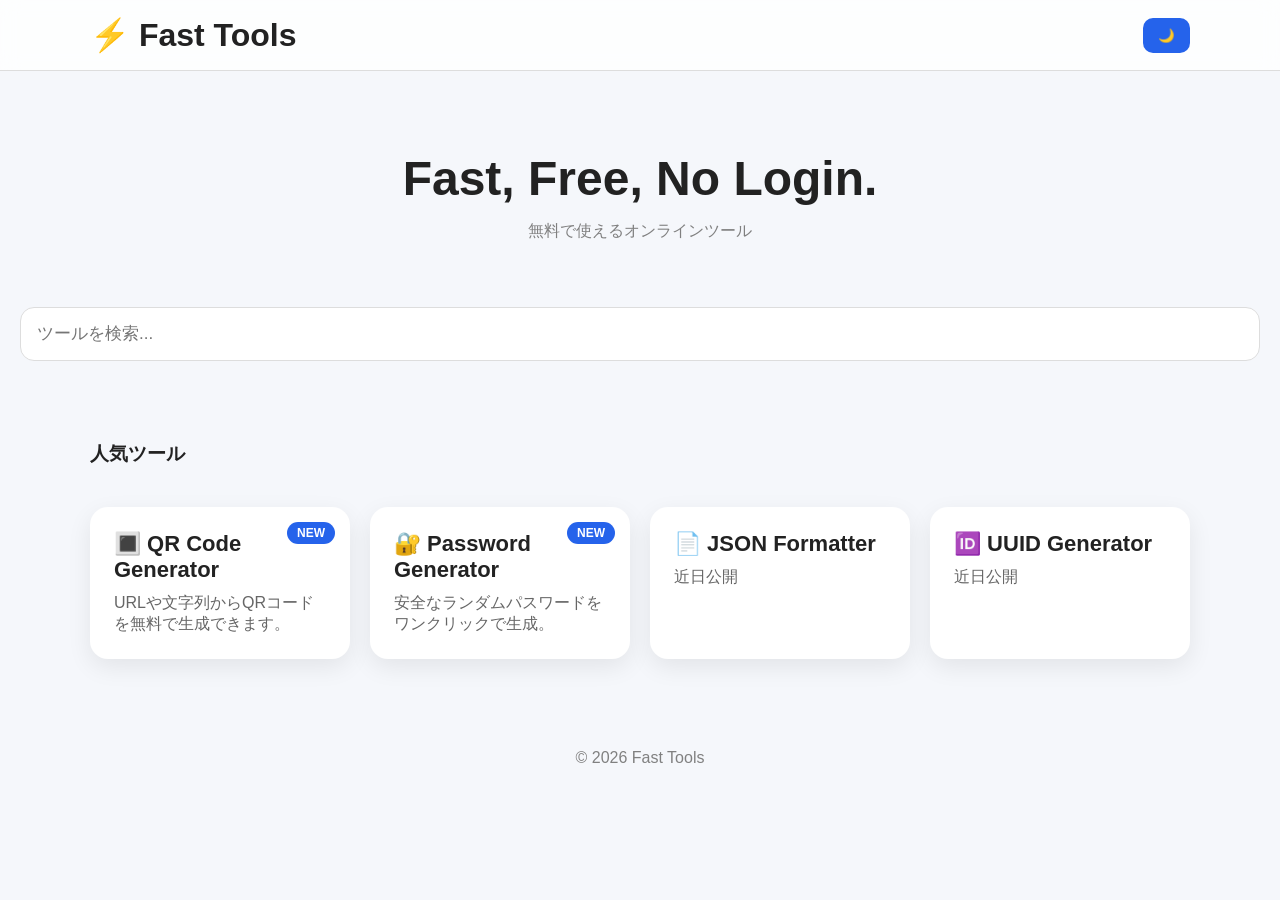
==== index.html @ 1ac09f4a "correction" ====
<!DOCTYPE html>
<html lang="ja">
<head>
  <meta charset="UTF-8">
  <meta name="viewport" content="width=device-width, initial-scale=1.0">
  <title>Fast Tools - Free Online Tools</title>

  <meta name="description" content="無料・ログイン不要で使える便利なWebツール集">

  <link rel="stylesheet" href="style.css">
</head>

<body>

<header>
  <div class="container nav">
    <h1>⚡ Fast Tools</h1>

    <button id="themeBtn">🌙</button>
  </div>
</header>

<section class="hero">

<h2>Fast, Free, No Login.</h2>

<p>
無料で使えるオンラインツール
</p>

<input
id="search"
type="text"
placeholder="ツールを検索..."
>

</section>

<main class="container">

<h3>人気ツール</h3>

<div class="grid">

<a class="card" href="tools/qr-generator/">

<span class="badge">NEW</span>

<h4>🔳 QR Code Generator</h4>

<p>URLや文字列からQRコードを無料で生成できます。</p>

</a>

<a class="card" href="tools/password-generator/">

<span class="badge">NEW</span>

<h4>🔐 Password Generator</h4>

<p>安全なランダムパスワードをワンクリックで生成。</p>

</a>

<div class="card">
<h4>📄 JSON Formatter</h4>
<p>近日公開</p>
</div>

<div class="card">
<h4>🆔 UUID Generator</h4>
<p>近日公開</p>
</div>

</div>

</main>

<footer>

© 2026 Fast Tools

</footer>

<script src="script.js"></script>

</body>
</html>
---- style.css ----
*{
    margin:0;
    padding:0;
    box-sizing:border-box;
}

:root{
    --bg:#f5f7fb;
    --card:#ffffff;
    --text:#222;
    --blue:#2563eb;
    --shadow:0 10px 30px rgba(0,0,0,.08);
}

body.dark{
    --bg:#0f172a;
    --card:#1e293b;
    --text:#f8fafc;
}

body{
    font-family:Inter,Arial,sans-serif;
    background:var(--bg);
    color:var(--text);
    transition:.3s;
}

.container{
    width:min(1100px,90%);
    margin:auto;
}

header{
    position:sticky;
    top:0;
    background:rgba(255,255,255,.8);
    backdrop-filter:blur(10px);
    border-bottom:1px solid #ddd;
}

body.dark header{
    background:rgba(15,23,42,.8);
    border-color:#334155;
}

.nav{
    display:flex;
    justify-content:space-between;
    align-items:center;
    height:70px;
}

#themeBtn{
    border:none;
    background:var(--blue);
    color:white;
    padding:10px 15px;
    border-radius:10px;
    cursor:pointer;
}

.hero{
    text-align:center;
    padding:80px 20px;
}

.hero h2{
    font-size:3rem;
    margin-bottom:15px;
}

.hero p{
    color:gray;
    margin-bottom:30px;
}

#search{
    width:min(600px,90%);
    padding:16px;
    border-radius:14px;
    border:1px solid #ddd;
    font-size:18px;
}

.grid{
    display:grid;
    grid-template-columns:repeat(auto-fit,minmax(250px,1fr));
    gap:20px;
    margin:40px 0;
}

.card{
    background:var(--card);
    padding:25px;
    border-radius:18px;
    box-shadow:var(--shadow);
    transition:.25s;
}

.card:hover{
    transform:translateY(-6px);
}

.card h4{
    margin-bottom:10px;
}

footer{
    text-align:center;
    padding:50px;
    color:gray;
}

@media(max-width:700px){

.hero h2{
    font-size:2rem;
}

}

/* ---------- Tool Cards ---------- */

.grid{
    display:grid;
    grid-template-columns:repeat(auto-fit,minmax(260px,1fr));
    gap:20px;
    margin-top:40px;
}

.card{
    display:block;
    text-decoration:none;
    color:#222;
    background:white;
    border-radius:18px;
    padding:24px;
    box-shadow:0 8px 24px rgba(0,0,0,.08);
    transition:.25s;
    position:relative;
}

.card:hover{
    transform:translateY(-6px);
    box-shadow:0 18px 35px rgba(37,99,235,.18);
}

.card h4{
    font-size:22px;
    margin-bottom:10px;
}

.card p{
    color:#666;
}

.badge{
    position:absolute;
    top:15px;
    right:15px;
    background:#2563eb;
    color:white;
    font-size:12px;
    padding:4px 10px;
    border-radius:999px;
    font-weight:bold;
}

#search{
    width:100%;
    padding:16px;
    margin-top:35px;
    border-radius:14px;
    border:1px solid #ddd;
    font-size:17px;
}
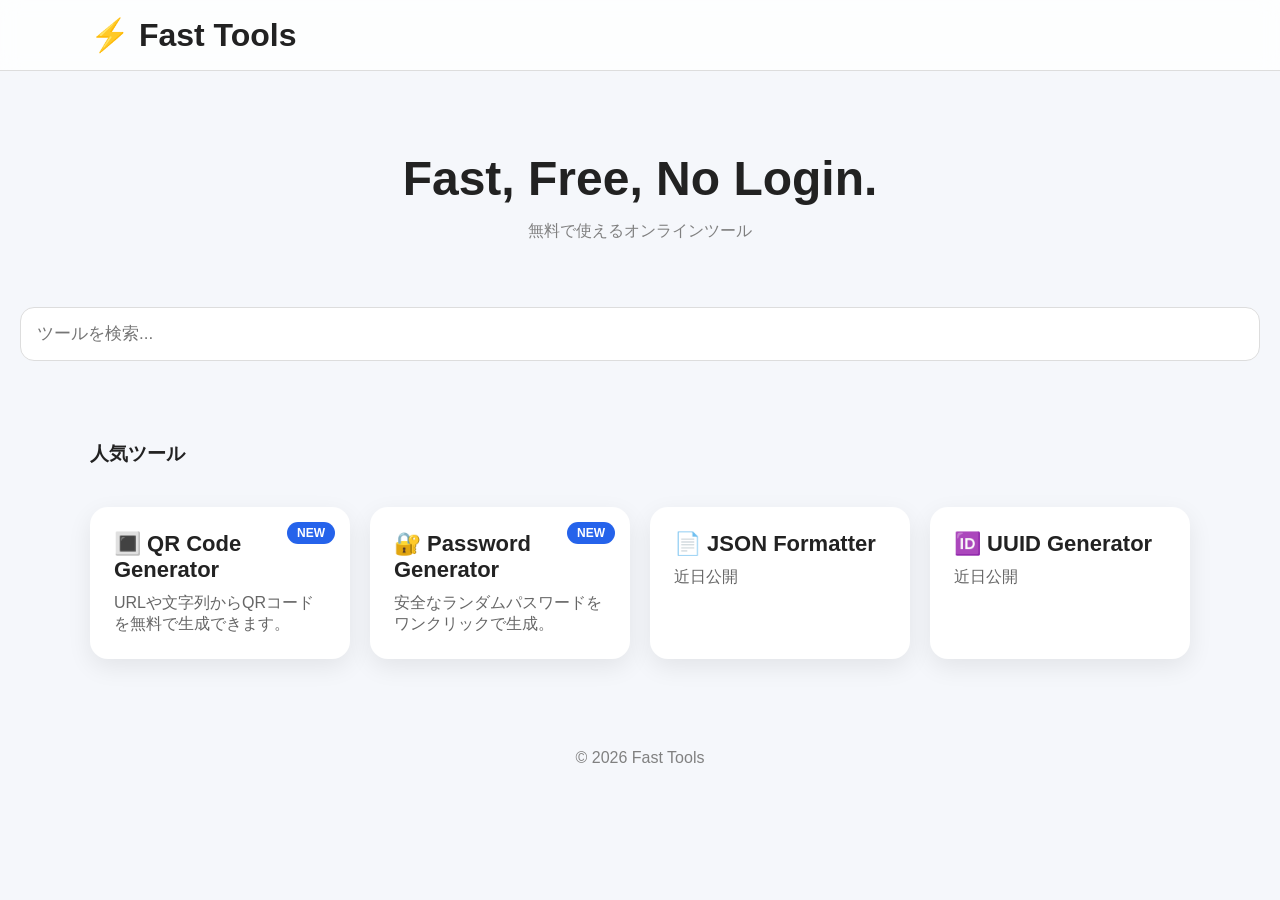
==== commit 97287fa2: "correction" ====
--- a/index.html
+++ b/index.html
@@ -16,7 +16,6 @@
   <div class="container nav">
     <h1>⚡ Fast Tools</h1>
 
-    <button id="themeBtn">🌙</button>
   </div>
 </header>
 
--- a/style.css
+++ b/style.css
@@ -12,11 +12,6 @@
     --shadow:0 10px 30px rgba(0,0,0,.08);
 }
 
-body.dark{
-    --bg:#0f172a;
-    --card:#1e293b;
-    --text:#f8fafc;
-}
 
 body{
     font-family:Inter,Arial,sans-serif;
@@ -36,11 +31,6 @@
     background:rgba(255,255,255,.8);
     backdrop-filter:blur(10px);
     border-bottom:1px solid #ddd;
-}
-
-body.dark header{
-    background:rgba(15,23,42,.8);
-    border-color:#334155;
 }
 
 .nav{
@@ -173,4 +163,4 @@
     border-radius:14px;
     border:1px solid #ddd;
     font-size:17px;
-}+}
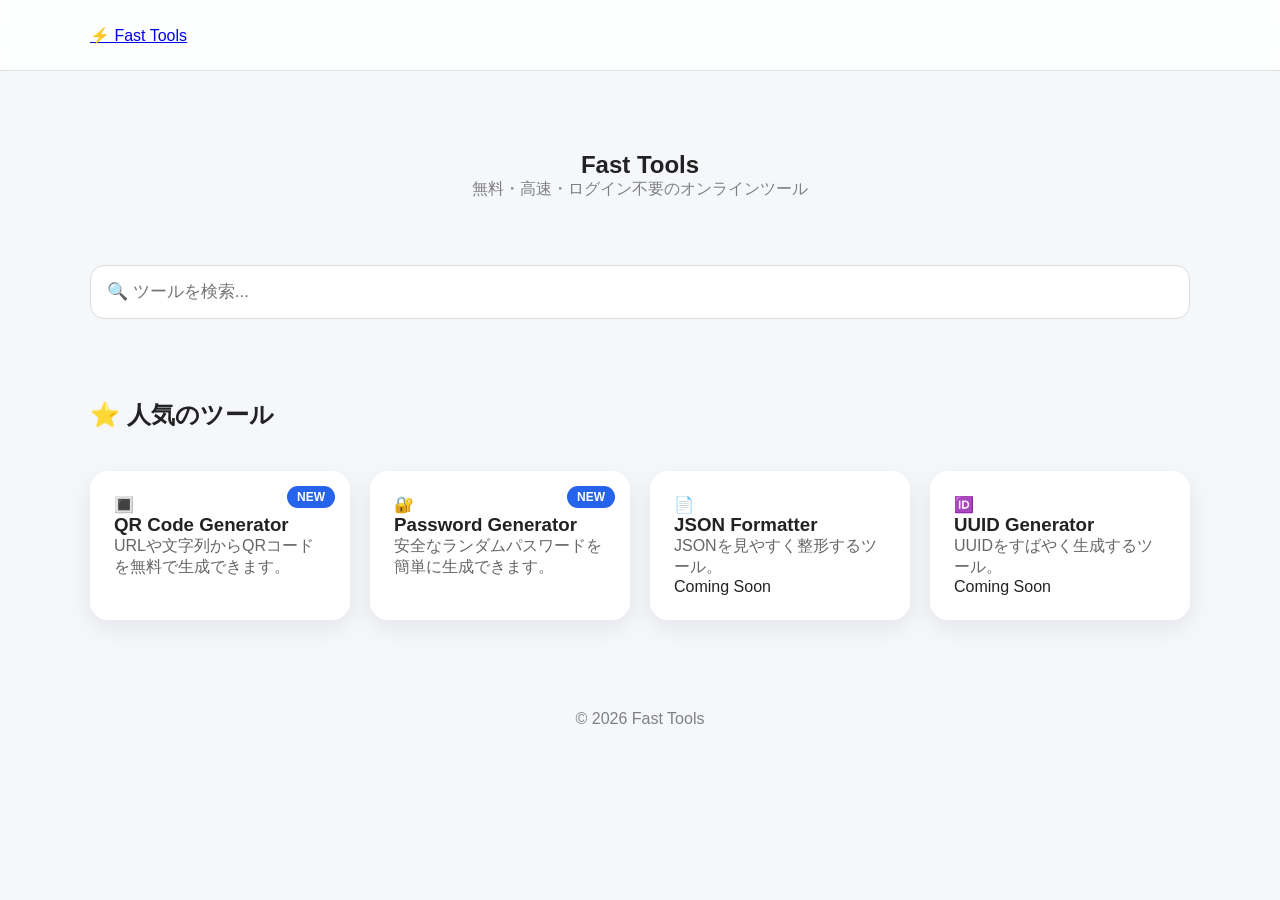
==== commit de562b4a: "Update index.html correction" ====
--- a/index.html
+++ b/index.html
@@ -1,85 +1,127 @@
 <!DOCTYPE html>
 <html lang="ja">
 <head>
-  <meta charset="UTF-8">
-  <meta name="viewport" content="width=device-width, initial-scale=1.0">
-  <title>Fast Tools - Free Online Tools</title>
+    <meta charset="UTF-8">
+    <meta name="viewport" content="width=device-width, initial-scale=1.0">
 
-  <meta name="description" content="無料・ログイン不要で使える便利なWebツール集">
+    <title>Fast Tools | 無料オンラインツール</title>
+    <meta name="description" content="QRコード生成、パスワード生成など、無料で使える便利なオンラインツールを提供しています。ログイン不要ですぐに使えます。">
 
-  <link rel="stylesheet" href="style.css">
+    <link rel="stylesheet" href="style.css">
 </head>
 
 <body>
 
 <header>
-  <div class="container nav">
-    <h1>⚡ Fast Tools</h1>
-
-  </div>
+    <div class="container nav">
+        <a href="./" class="logo">⚡ Fast Tools</a>
+    </div>
 </header>
 
-<section class="hero">
+<main>
 
-<h2>Fast, Free, No Login.</h2>
+    <section class="hero">
+        <div class="container">
 
-<p>
-無料で使えるオンラインツール
-</p>
+            <h1>Fast Tools</h1>
 
-<input
-id="search"
-type="text"
-placeholder="ツールを検索..."
->
+            <p>
+                無料・高速・ログイン不要のオンラインツール
+            </p>
 
-</section>
+            <input
+                type="text"
+                id="search"
+                placeholder="🔍 ツールを検索..."
+                autocomplete="off"
+            >
 
-<main class="container">
+        </div>
+    </section>
 
-<h3>人気ツール</h3>
 
-<div class="grid">
+    <section class="tools-section">
 
-<a class="card" href="tools/qr-generator/">
+        <div class="container">
 
-<span class="badge">NEW</span>
+            <h2>⭐ 人気のツール</h2>
 
-<h4>🔳 QR Code Generator</h4>
+            <div class="grid">
 
-<p>URLや文字列からQRコードを無料で生成できます。</p>
+                <a class="card" href="tools/qr-generator/">
 
-</a>
+                    <span class="badge">NEW</span>
 
-<a class="card" href="tools/password-generator/">
+                    <div class="icon">🔳</div>
 
-<span class="badge">NEW</span>
+                    <h3>QR Code Generator</h3>
 
-<h4>🔐 Password Generator</h4>
+                    <p>
+                        URLや文字列からQRコードを無料で生成できます。
+                    </p>
 
-<p>安全なランダムパスワードをワンクリックで生成。</p>
+                </a>
 
-</a>
 
-<div class="card">
-<h4>📄 JSON Formatter</h4>
-<p>近日公開</p>
-</div>
+                <a class="card" href="tools/password-generator/">
 
-<div class="card">
-<h4>🆔 UUID Generator</h4>
-<p>近日公開</p>
-</div>
+                    <span class="badge">NEW</span>
 
-</div>
+                    <div class="icon">🔐</div>
+
+                    <h3>Password Generator</h3>
+
+                    <p>
+                        安全なランダムパスワードを簡単に生成できます。
+                    </p>
+
+                </a>
+
+
+                <div class="card coming-soon">
+
+                    <div class="icon">📄</div>
+
+                    <h3>JSON Formatter</h3>
+
+                    <p>
+                        JSONを見やすく整形するツール。
+                    </p>
+
+                    <span class="coming">Coming Soon</span>
+
+                </div>
+
+
+                <div class="card coming-soon">
+
+                    <div class="icon">🆔</div>
+
+                    <h3>UUID Generator</h3>
+
+                    <p>
+                        UUIDをすばやく生成するツール。
+                    </p>
+
+                    <span class="coming">Coming Soon</span>
+
+                </div>
+
+            </div>
+
+        </div>
+
+    </section>
 
 </main>
 
+
 <footer>
+    <div class="container">
+        <p>© 2026 Fast Tools</p>
+    </div>
+</footer>
 
-© 2026 Fast Tools
-
-</footer>
 
 <script src="script.js"></script>
 
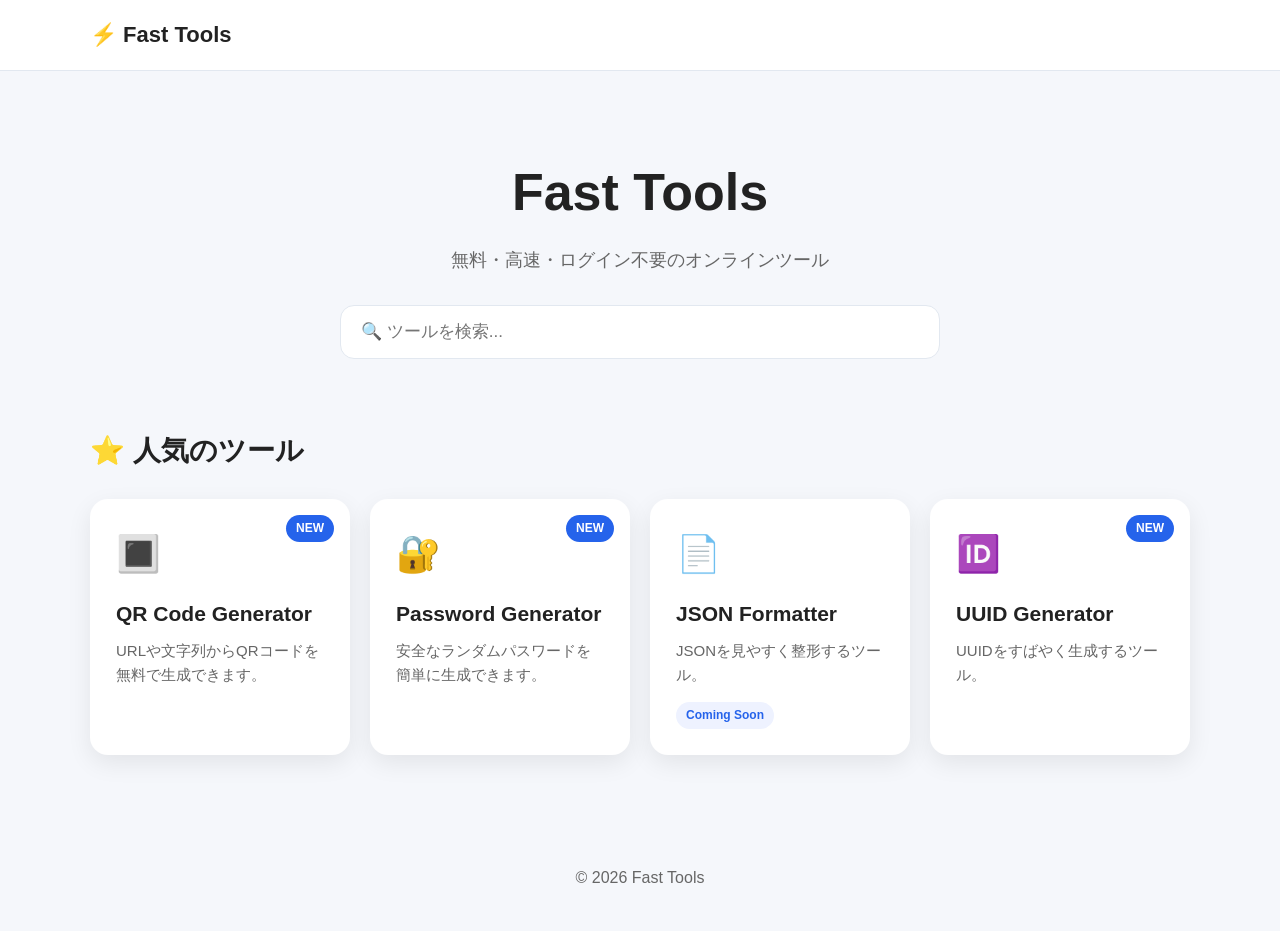
==== commit 2d86768b: "Update index.html correction" ====
--- a/index.html
+++ b/index.html
@@ -93,20 +93,19 @@
                 </div>
 
 
-                <div class="card coming-soon">
+                <a class="card" href="tools/uuid-generator/">
 
-                    <div class="icon">🆔</div>
+    <span class="badge">NEW</span>
 
-                    <h3>UUID Generator</h3>
+    <div class="icon">🆔</div>
 
-                    <p>
-                        UUIDをすばやく生成するツール。
-                    </p>
+    <h3>UUID Generator</h3>
 
-                    <span class="coming">Coming Soon</span>
+    <p>
+        UUIDをすばやく生成するツール。
+    </p>
 
-                </div>
-
+</a>
             </div>
 
         </div>
--- a/style.css
+++ b/style.css
@@ -1,166 +1,198 @@
-*{
-    margin:0;
-    padding:0;
-    box-sizing:border-box;
+* {
+    margin: 0;
+    padding: 0;
+    box-sizing: border-box;
 }
 
-:root{
-    --bg:#f5f7fb;
-    --card:#ffffff;
-    --text:#222;
-    --blue:#2563eb;
-    --shadow:0 10px 30px rgba(0,0,0,.08);
+:root {
+    --bg: #f5f7fb;
+    --card: #ffffff;
+    --text: #222222;
+    --subtext: #666666;
+    --blue: #2563eb;
+    --blue-dark: #1d4ed8;
+    --border: #e2e8f0;
+    --shadow: 0 8px 24px rgba(0, 0, 0, 0.08);
 }
 
-
-body{
-    font-family:Inter,Arial,sans-serif;
-    background:var(--bg);
-    color:var(--text);
-    transition:.3s;
+body {
+    font-family: Arial, sans-serif;
+    background: var(--bg);
+    color: var(--text);
+    line-height: 1.6;
 }
 
-.container{
-    width:min(1100px,90%);
-    margin:auto;
+/* Header */
+
+header {
+    background: white;
+    border-bottom: 1px solid var(--border);
 }
 
-header{
-    position:sticky;
-    top:0;
-    background:rgba(255,255,255,.8);
-    backdrop-filter:blur(10px);
-    border-bottom:1px solid #ddd;
+.container {
+    width: min(1100px, 90%);
+    margin: 0 auto;
 }
 
-.nav{
-    display:flex;
-    justify-content:space-between;
-    align-items:center;
-    height:70px;
+.nav {
+    height: 70px;
+    display: flex;
+    align-items: center;
 }
 
-#themeBtn{
-    border:none;
-    background:var(--blue);
-    color:white;
-    padding:10px 15px;
-    border-radius:10px;
-    cursor:pointer;
+.logo {
+    color: var(--text);
+    text-decoration: none;
+    font-size: 22px;
+    font-weight: bold;
 }
 
-.hero{
-    text-align:center;
-    padding:80px 20px;
+/* Hero */
+
+.hero {
+    text-align: center;
+    padding: 80px 20px 50px;
 }
 
-.hero h2{
-    font-size:3rem;
-    margin-bottom:15px;
+.hero h1 {
+    font-size: 52px;
+    margin-bottom: 12px;
 }
 
-.hero p{
-    color:gray;
-    margin-bottom:30px;
+.hero p {
+    color: var(--subtext);
+    font-size: 18px;
+    margin-bottom: 30px;
 }
 
-#search{
-    width:min(600px,90%);
-    padding:16px;
-    border-radius:14px;
-    border:1px solid #ddd;
-    font-size:18px;
+/* Search */
+
+#search {
+    width: min(600px, 100%);
+    padding: 16px 20px;
+    border: 1px solid var(--border);
+    border-radius: 14px;
+    background: white;
+    font-size: 17px;
+    outline: none;
 }
 
-.grid{
-    display:grid;
-    grid-template-columns:repeat(auto-fit,minmax(250px,1fr));
-    gap:20px;
-    margin:40px 0;
+#search:focus {
+    border-color: var(--blue);
+    box-shadow: 0 0 0 3px rgba(37, 99, 235, 0.12);
 }
 
-.card{
-    background:var(--card);
-    padding:25px;
-    border-radius:18px;
-    box-shadow:var(--shadow);
-    transition:.25s;
+/* Tools */
+
+.tools-section {
+    padding: 20px 0 70px;
 }
 
-.card:hover{
-    transform:translateY(-6px);
+.tools-section h2 {
+    margin-bottom: 25px;
+    font-size: 28px;
 }
 
-.card h4{
-    margin-bottom:10px;
+.grid {
+    display: grid;
+    grid-template-columns: repeat(auto-fit, minmax(250px, 1fr));
+    gap: 20px;
 }
 
-footer{
-    text-align:center;
-    padding:50px;
-    color:gray;
+/* Cards */
+
+.card {
+    display: block;
+    position: relative;
+    background: var(--card);
+    color: var(--text);
+    text-decoration: none;
+    padding: 26px;
+    border-radius: 18px;
+    box-shadow: var(--shadow);
+    transition: transform 0.2s, box-shadow 0.2s;
 }
 
-@media(max-width:700px){
-
-.hero h2{
-    font-size:2rem;
+.card:hover {
+    transform: translateY(-6px);
+    box-shadow: 0 16px 35px rgba(37, 99, 235, 0.15);
 }
 
+.icon {
+    font-size: 36px;
+    margin-bottom: 15px;
 }
 
-/* ---------- Tool Cards ---------- */
-
-.grid{
-    display:grid;
-    grid-template-columns:repeat(auto-fit,minmax(260px,1fr));
-    gap:20px;
-    margin-top:40px;
+.card h3 {
+    font-size: 21px;
+    margin-bottom: 8px;
 }
 
-.card{
-    display:block;
-    text-decoration:none;
-    color:#222;
-    background:white;
-    border-radius:18px;
-    padding:24px;
-    box-shadow:0 8px 24px rgba(0,0,0,.08);
-    transition:.25s;
-    position:relative;
+.card p {
+    color: var(--subtext);
+    font-size: 15px;
 }
 
-.card:hover{
-    transform:translateY(-6px);
-    box-shadow:0 18px 35px rgba(37,99,235,.18);
+/* NEW badge */
+
+.badge {
+    position: absolute;
+    top: 16px;
+    right: 16px;
+    background: var(--blue);
+    color: white;
+    padding: 4px 10px;
+    border-radius: 999px;
+    font-size: 12px;
+    font-weight: bold;
 }
 
-.card h4{
-    font-size:22px;
-    margin-bottom:10px;
+/* Coming Soon */
+
+.coming-soon {
+    cursor: default;
 }
 
-.card p{
-    color:#666;
+.coming {
+    display: inline-block;
+    margin-top: 15px;
+    padding: 4px 10px;
+    border-radius: 999px;
+    background: #eef2ff;
+    color: var(--blue);
+    font-size: 12px;
+    font-weight: bold;
 }
 
-.badge{
-    position:absolute;
-    top:15px;
-    right:15px;
-    background:#2563eb;
-    color:white;
-    font-size:12px;
-    padding:4px 10px;
-    border-radius:999px;
-    font-weight:bold;
+/* Footer */
+
+footer {
+    text-align: center;
+    padding: 40px 20px;
+    color: var(--subtext);
 }
 
-#search{
-    width:100%;
-    padding:16px;
-    margin-top:35px;
-    border-radius:14px;
-    border:1px solid #ddd;
-    font-size:17px;
-}
+/* Mobile */
+
+@media (max-width: 700px) {
+
+    .hero {
+        padding-top: 55px;
+    }
+
+    .hero h1 {
+        font-size: 38px;
+    }
+
+    .hero p {
+        font-size: 16px;
+    }
+
+    .tools-section h2 {
+        font-size: 24px;
+    }
+
+    .card {
+        padding: 22px;
+    }
+}
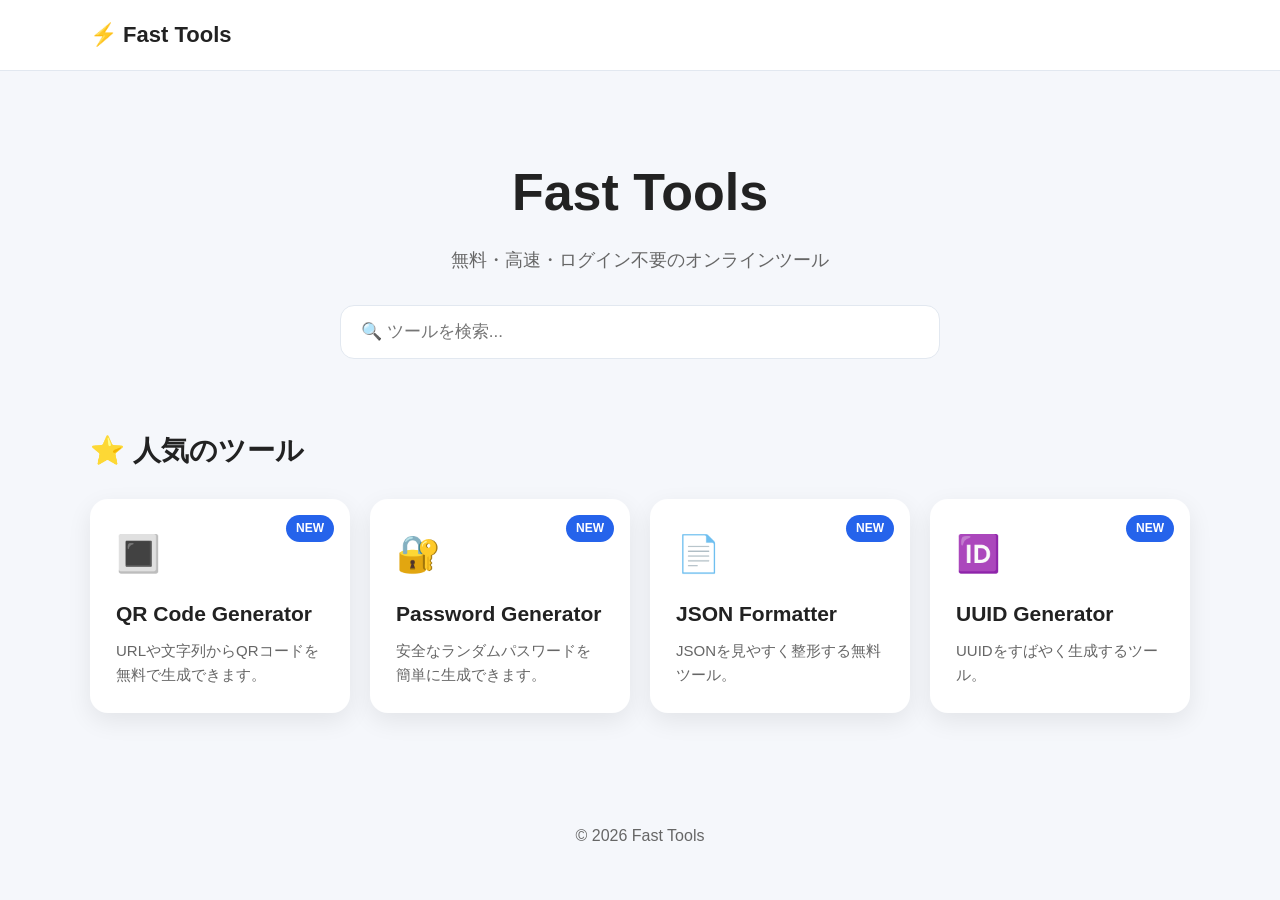
==== commit c277527c: "Update index.html ff" ====
--- a/index.html
+++ b/index.html
@@ -78,19 +78,19 @@
                 </a>
 
 
-                <div class="card coming-soon">
+               <a class="card" href="tools/json-formatter/">
 
-                    <div class="icon">📄</div>
+    <span class="badge">NEW</span>
 
-                    <h3>JSON Formatter</h3>
+    <div class="icon">📄</div>
 
-                    <p>
-                        JSONを見やすく整形するツール。
-                    </p>
+    <h3>JSON Formatter</h3>
 
-                    <span class="coming">Coming Soon</span>
+    <p>
+        JSONを見やすく整形する無料ツール。
+    </p>
 
-                </div>
+</a>
 
 
                 <a class="card" href="tools/uuid-generator/">
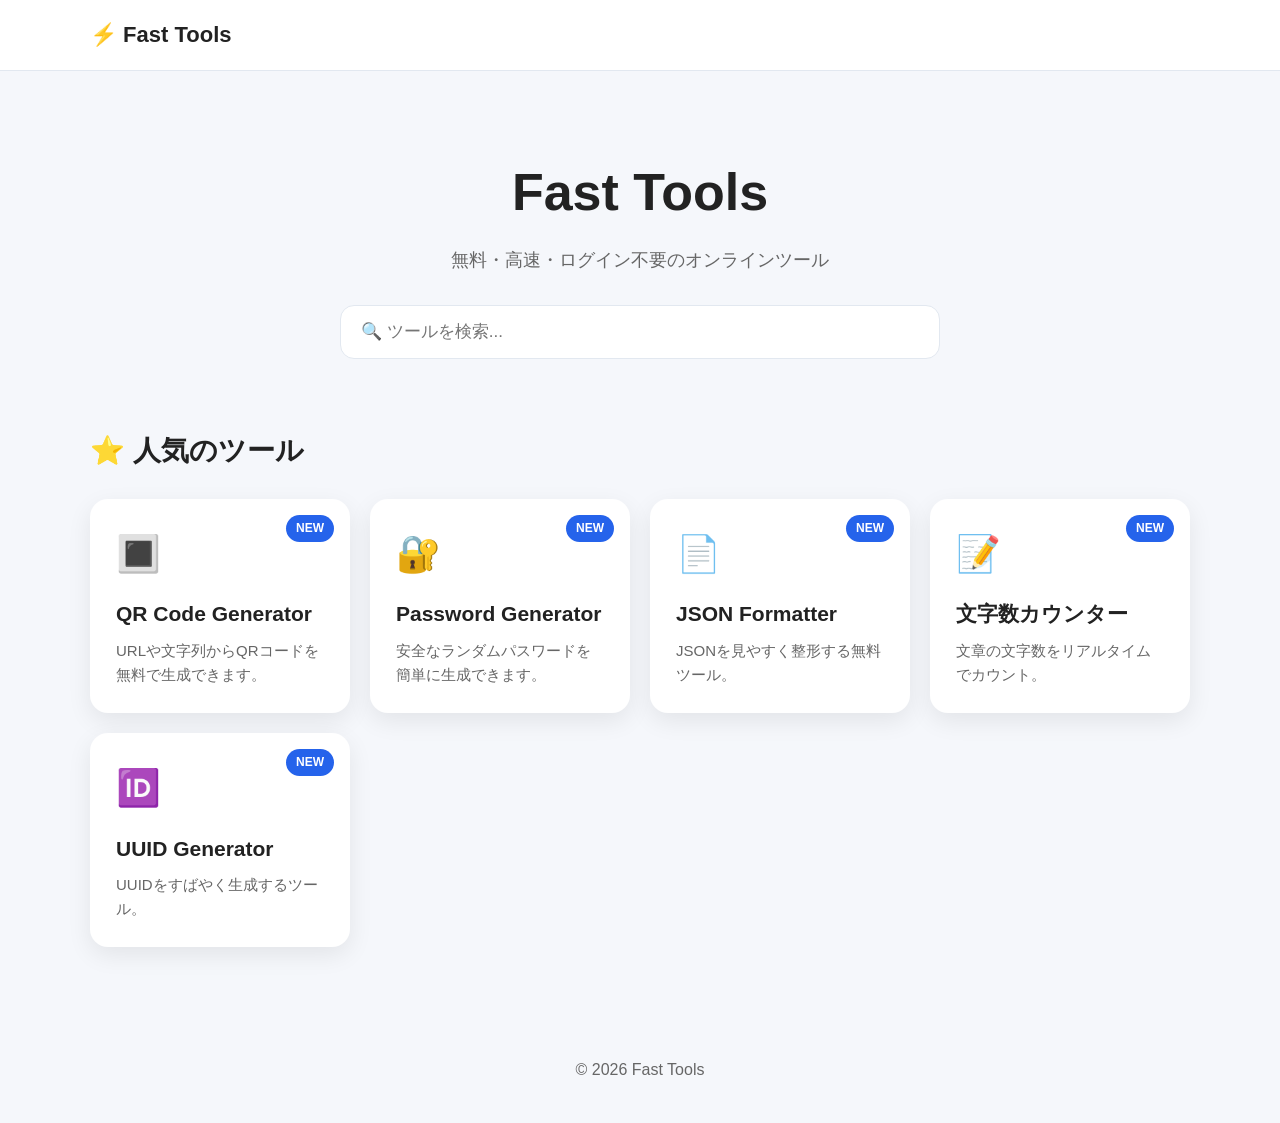
==== commit 3038afdf: "Update index.html cc" ====
--- a/index.html
+++ b/index.html
@@ -92,6 +92,20 @@
 
 </a>
 
+<a class="card" href="tools/character-counter/">
+
+    <span class="badge">NEW</span>
+
+    <div class="icon">📝</div>
+
+    <h3>文字数カウンター</h3>
+
+    <p>
+        文章の文字数をリアルタイムでカウント。
+    </p>
+
+</a>
+
 
                 <a class="card" href="tools/uuid-generator/">
 
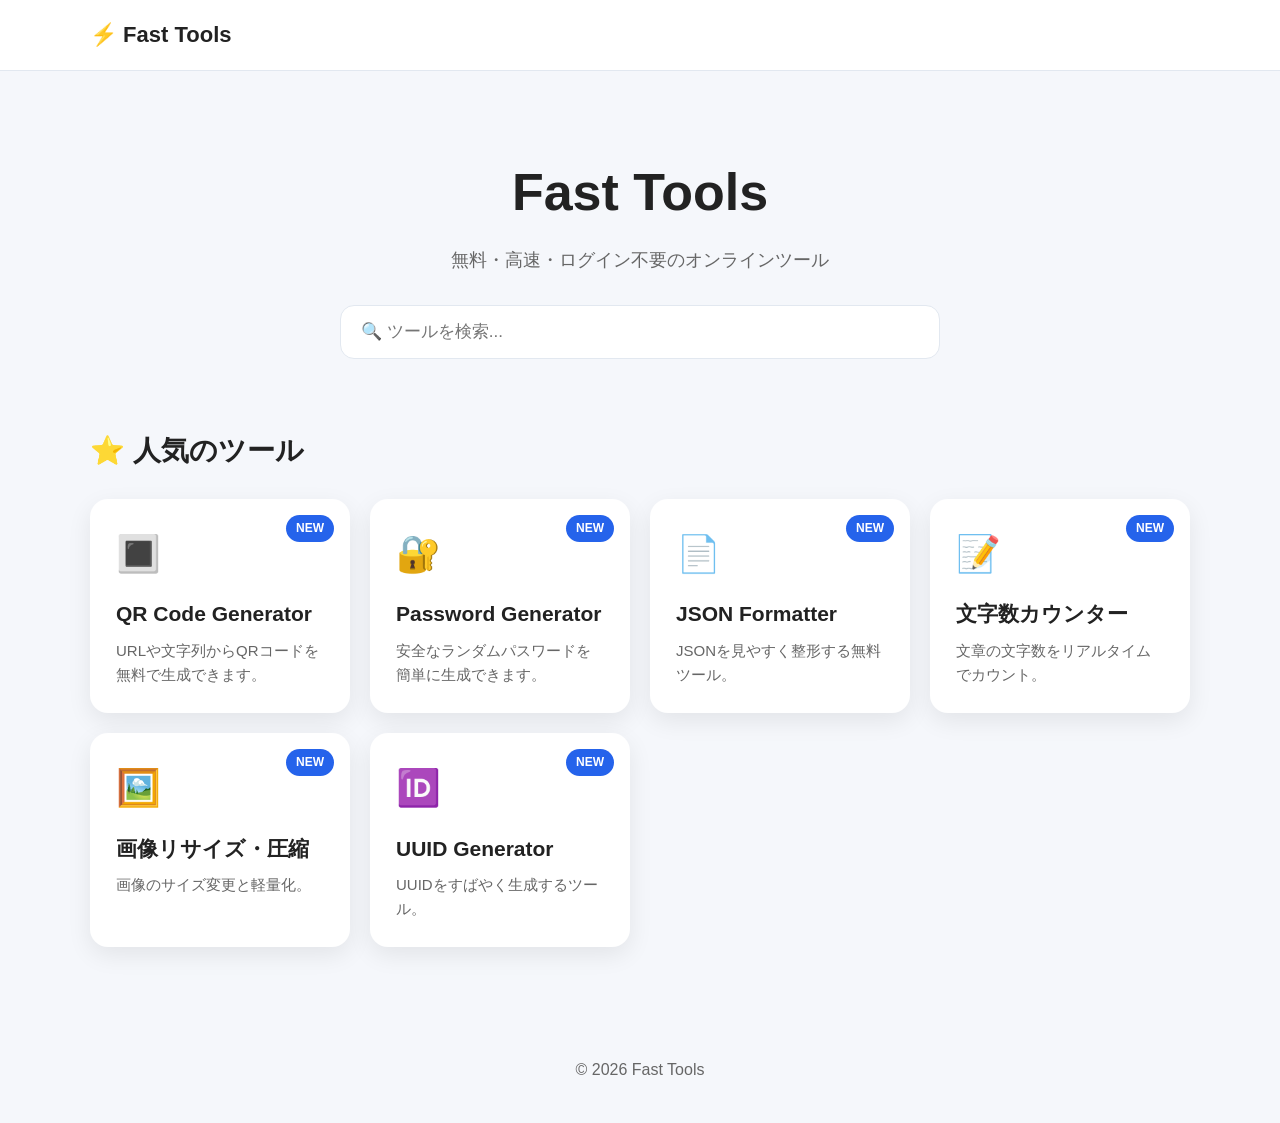
==== commit a84d3135: "n new" ====
--- a/index.html
+++ b/index.html
@@ -106,6 +106,20 @@
 
 </a>
 
+<a class="card" href="tools/image-resizer/">
+
+    <span class="badge">NEW</span>
+
+    <div class="icon">🖼️</div>
+
+    <h3>画像リサイズ・圧縮</h3>
+
+    <p>
+        画像のサイズ変更と軽量化。
+    </p>
+
+</a>
+
 
                 <a class="card" href="tools/uuid-generator/">
 
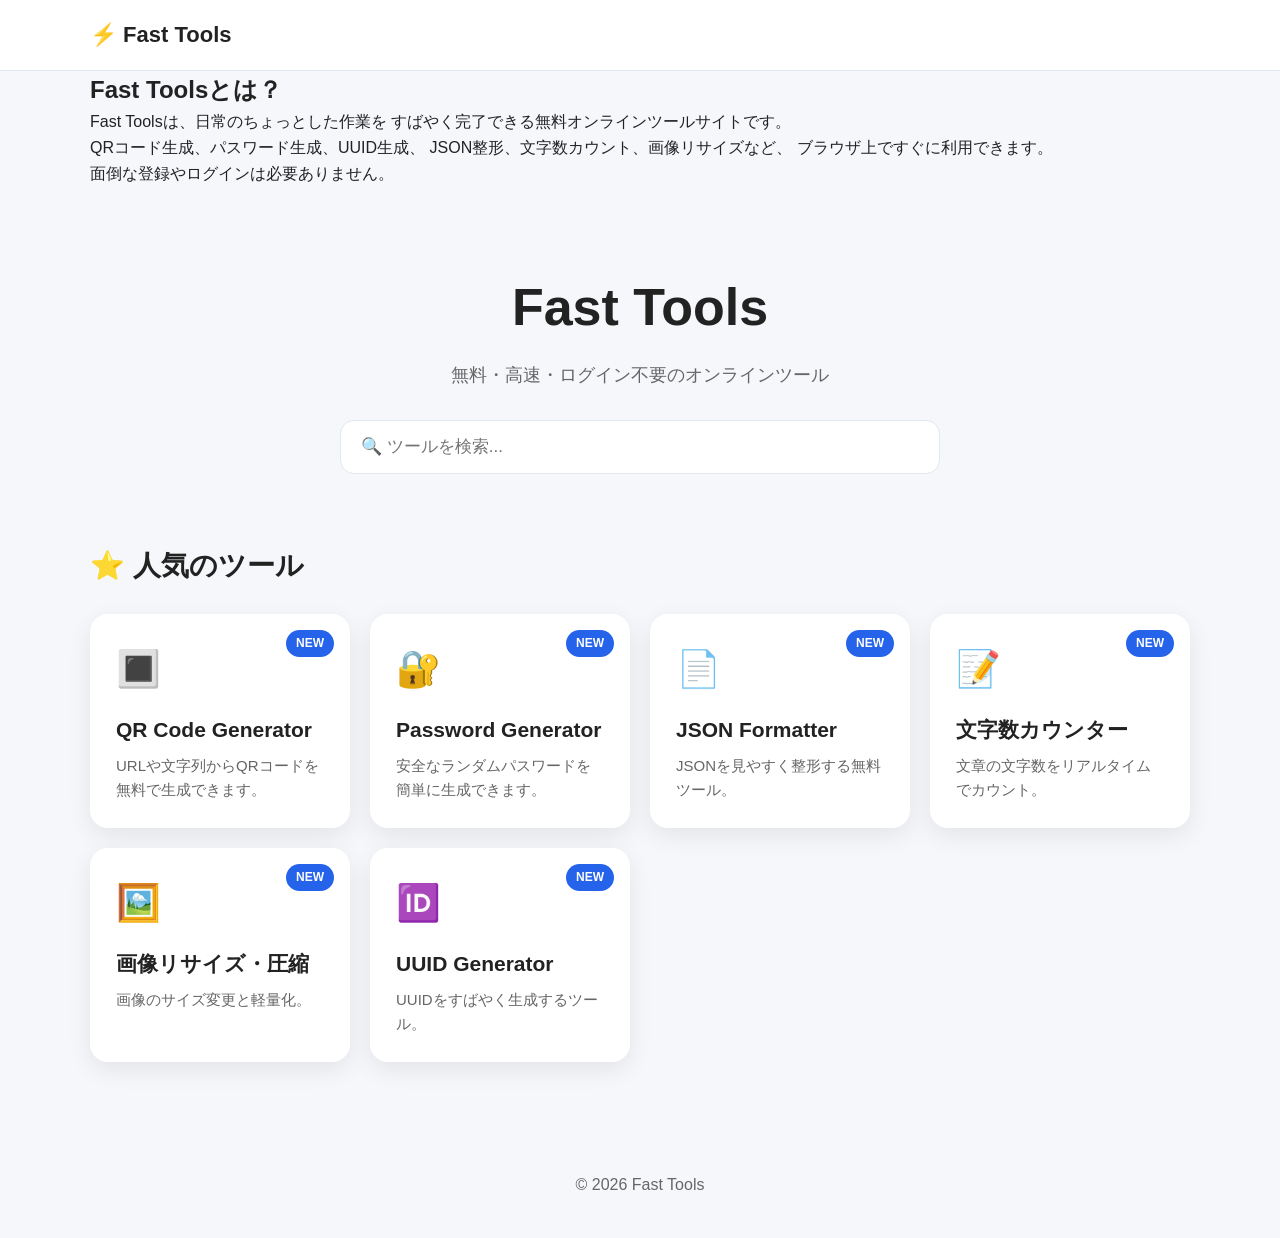
==== commit 0cb5f599: "correction" ====
--- a/index.html
+++ b/index.html
@@ -4,9 +4,19 @@
     <meta charset="UTF-8">
     <meta name="viewport" content="width=device-width, initial-scale=1.0">
 
-    <title>Fast Tools | 無料オンラインツール</title>
-    <meta name="description" content="QRコード生成、パスワード生成など、無料で使える便利なオンラインツールを提供しています。ログイン不要ですぐに使えます。">
+   <title>Fast Tools｜無料で使える便利なオンラインツール</title>
 
+<meta
+    name="description"
+    content="Fast Toolsは、QRコード生成、パスワード生成、UUID生成、JSON整形、文字数カウント、画像リサイズなどを無料で使えるオンラインツールサイトです。ログイン不要で利用できます。"
+>
+
+<meta name="robots" content="index, follow">
+<meta name="theme-color" content="#2563eb">
+
+<meta property="og:title" content="Fast Tools｜無料オンラインツール">
+<meta property="og:description" content="ログイン不要ですぐに使える無料オンラインツール。">
+<meta property="og:type" content="website">
     <link rel="stylesheet" href="style.css">
 </head>
 
@@ -20,6 +30,30 @@
 
 <main>
 
+    <section class="about-section">
+
+    <div class="container">
+
+        <h2>Fast Toolsとは？</h2>
+
+        <p>
+            Fast Toolsは、日常のちょっとした作業を
+            すばやく完了できる無料オンラインツールサイトです。
+        </p>
+
+        <p>
+            QRコード生成、パスワード生成、UUID生成、
+            JSON整形、文字数カウント、画像リサイズなど、
+            ブラウザ上ですぐに利用できます。
+        </p>
+
+        <p>
+            面倒な登録やログインは必要ありません。
+        </p>
+
+    </div>
+
+</section>
     <section class="hero">
         <div class="container">
 
